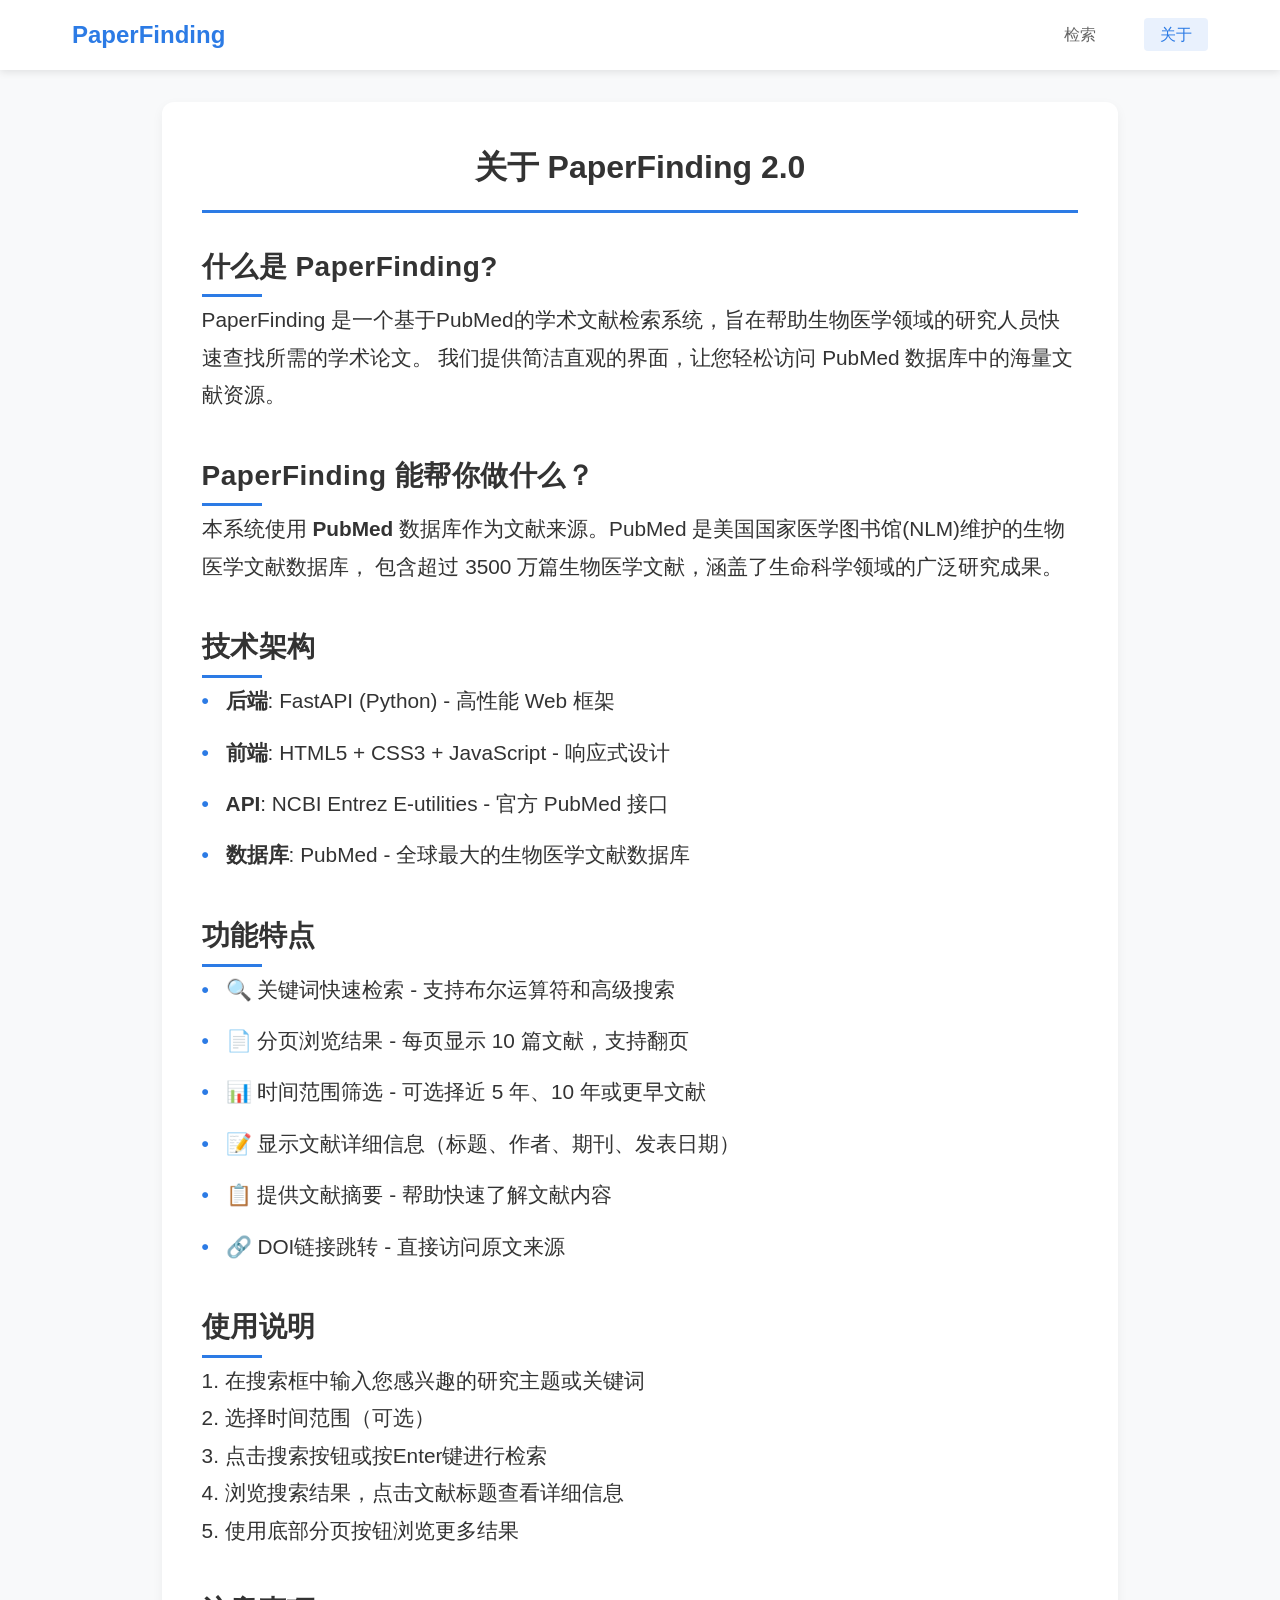
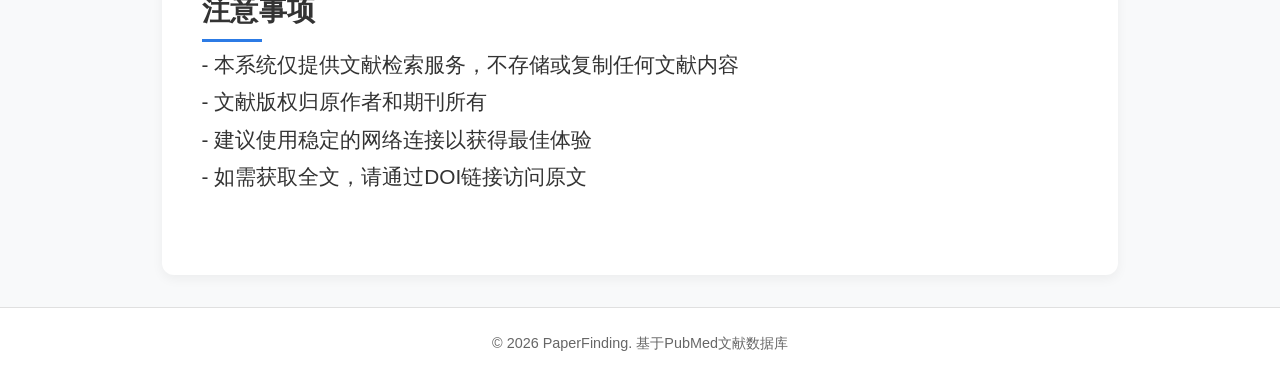
==== templates/about.html @ 85503e80 "修改了about页面的内容" ====
<!DOCTYPE html>
<html lang="zh-CN">
<head>
    <meta charset="UTF-8">
    <meta name="viewport" content="width=device-width, initial-scale=1.0">
    <title>关于 - PaperFinding</title>
    <link rel="stylesheet" href="/static/css/style.css">
</head>
<body>
    <nav class="navbar">
        <div class="nav-container">
            <a href="/" class="logo">PaperFinding</a>
            <ul class="nav-menu">
                <li><a href="/">检索</a></li>
                <li><a href="/about" class="active">关于</a></li>
            </ul>
        </div>
    </nav>

    <main class="main-content about-page">
        <section class="about-section">
            <h1 class="about-title">关于 PaperFinding 2.0</h1>
            
            <div class="about-section-item">
                <h2 class="section-title">什么是 PaperFinding?</h2>
                <p class="section-content">
                    PaperFinding 是一个基于PubMed的学术文献检索系统，旨在帮助生物医学领域的研究人员快速查找所需的学术论文。
                    我们提供简洁直观的界面，让您轻松访问 PubMed 数据库中的海量文献资源。
                </p>
            </div>
            
            <div class="about-section-item">
                <h2 class="section-title">PaperFinding 能帮你做什么？</h2>
                <p class="section-content">
                    本系统使用 <strong>PubMed</strong> 数据库作为文献来源。PubMed 是美国国家医学图书馆(NLM)维护的生物医学文献数据库，
                    包含超过 3500 万篇生物医学文献，涵盖了生命科学领域的广泛研究成果。
                </p>
            </div>
            
            <div class="about-section-item">
                <h2 class="section-title">技术架构</h2>
                <div class="section-content">
                    <ul class="tech-list">
                        <li><strong>后端</strong>: FastAPI (Python) - 高性能 Web 框架</li>
                        <li><strong>前端</strong>: HTML5 + CSS3 + JavaScript - 响应式设计</li>
                        <li><strong>API</strong>: NCBI Entrez E-utilities - 官方 PubMed 接口</li>
                        <li><strong>数据库</strong>: PubMed - 全球最大的生物医学文献数据库</li>
                    </ul>
                </div>
            </div>
            
            <div class="about-section-item">
                <h2 class="section-title">功能特点</h2>
                <div class="section-content">
                    <ul class="feature-list">
                        <li>🔍 关键词快速检索 - 支持布尔运算符和高级搜索</li>
                        <li>📄 分页浏览结果 - 每页显示 10 篇文献，支持翻页</li>
                        <li>📊 时间范围筛选 - 可选择近 5 年、10 年或更早文献</li>
                        <li>📝 显示文献详细信息（标题、作者、期刊、发表日期）</li>
                        <li>📋 提供文献摘要 - 帮助快速了解文献内容</li>
                        <li>🔗 DOI链接跳转 - 直接访问原文来源</li>
                    </ul>
                </div>
            </div>
            
            <div class="about-section-item">
                <h2 class="section-title">使用说明</h2>
                <div class="section-content">
                    1. 在搜索框中输入您感兴趣的研究主题或关键词<br/>
                    2. 选择时间范围（可选）<br/>
                    3. 点击搜索按钮或按Enter键进行检索<br/>
                    4. 浏览搜索结果，点击文献标题查看详细信息<br/>
                    5. 使用底部分页按钮浏览更多结果<br/>
                </div>
            </div>
            
            <div class="about-section-item">
                <h2 class="section-title">注意事项</h2>
                <p class="section-content">
                    - 本系统仅提供文献检索服务，不存储或复制任何文献内容<br/>
                    - 文献版权归原作者和期刊所有<br/>
                    - 建议使用稳定的网络连接以获得最佳体验<br/>
                    - 如需获取全文，请通过DOI链接访问原文<br/>
                </p>
            </div>
        </section>
    </main>

    <footer class="footer">
        <p>&copy; 2026 PaperFinding. 基于PubMed文献数据库</p>
    </footer>
</body>
</html>
---- static/css/style.css ----
:root {
    --primary-color: #2c7be5;
    --primary-dark: #1a68d1;
    --secondary-color: #6c757d;
    --background-color: #f8f9fa;
    --card-background: #ffffff;
    --text-primary: #333333;
    --text-secondary: #666666;
    --border-color: #e0e0e0;
    --shadow: 0 2px 8px rgba(0, 0, 0, 0.1);
    --shadow-hover: 0 4px 16px rgba(0, 0, 0, 0.15);
}

* {
    margin: 0;
    padding: 0;
    box-sizing: border-box;
}

body {
    font-family: -apple-system, BlinkMacSystemFont, "Segoe UI", Roboto, "Helvetica Neue", Arial, sans-serif;
    background-color: var(--background-color);
    color: var(--text-primary);
    line-height: 1.6;
    min-height: 100vh;
    display: flex;
    flex-direction: column;
}

.navbar {
    background-color: var(--card-background);
    box-shadow: var(--shadow);
    position: sticky;
    top: 0;
    z-index: 1000;
}

.nav-container {
    max-width: 1200px;
    margin: 0 auto;
    padding: 1rem 2rem;
    display: flex;
    justify-content: space-between;
    align-items: center;
}

.logo {
    font-size: 1.5rem;
    font-weight: 700;
    color: var(--primary-color);
    text-decoration: none;
}

.nav-menu {
    list-style: none;
    display: flex;
    gap: 2rem;
}

.nav-menu a {
    text-decoration: none;
    color: var(--text-secondary);
    font-weight: 500;
    transition: color 0.3s;
    padding: 0.5rem 1rem;
    border-radius: 4px;
}

.nav-menu a:hover,
.nav-menu a.active {
    color: var(--primary-color);
    background-color: rgba(44, 123, 229, 0.1);
}

.main-content {
    flex: 1;
    max-width: 1200px;
    width: 100%;
    margin: 0 auto;
    padding: 2rem;
}

.search-section {
    text-align: center;
    padding: 4rem 0;
}

.search-container h1 {
    font-size: 2.5rem;
    margin-bottom: 0.5rem;
    color: var(--text-primary);
}

.subtitle {
    color: var(--text-secondary);
    font-size: 1.1rem;
    margin-bottom: 2rem;
}

.search-box {
    display: flex;
    max-width: 600px;
    margin: 0 auto;
    gap: 0.5rem;
}

.search-box input {
    flex: 1;
    padding: 1rem 1.5rem;
    font-size: 1rem;
    border: 2px solid var(--border-color);
    border-radius: 8px;
    outline: none;
    transition: border-color 0.3s, box-shadow 0.3s;
}

.search-box input:focus {
    border-color: var(--primary-color);
    box-shadow: 0 0 0 4px rgba(44, 123, 229, 0.1);
}

.search-box button {
    padding: 1rem 2rem;
    font-size: 1rem;
    font-weight: 600;
    background-color: var(--primary-color);
    color: white;
    border: none;
    border-radius: 8px;
    cursor: pointer;
    transition: background-color 0.3s, transform 0.1s;
}

.search-box button:hover {
    background-color: var(--primary-dark);
}

.search-box button:active {
    transform: scale(0.98);
}

.results-section {
    margin-top: 2rem;
}

.results-header {
    display: flex;
    justify-content: space-between;
    align-items: center;
    margin-bottom: 1.5rem;
}

.results-header h2 {
    font-size: 1.5rem;
}

#resultCount {
    color: var(--text-secondary);
    font-size: 0.95rem;
}

.loading {
    text-align: center;
    padding: 3rem;
}

.spinner {
    width: 50px;
    height: 50px;
    border: 4px solid var(--border-color);
    border-top-color: var(--primary-color);
    border-radius: 50%;
    margin: 0 auto 1rem;
    animation: spin 1s linear infinite;
}

@keyframes spin {
    to { transform: rotate(360deg); }
}

.results-list {
    display: flex;
    flex-direction: column;
    gap: 1rem;
}

.article-card {
    background-color: var(--card-background);
    border-radius: 12px;
    padding: 1.5rem;
    box-shadow: var(--shadow);
    transition: box-shadow 0.3s, transform 0.2s;
    margin-bottom: 1.5rem;
}

.article-card:hover {
    box-shadow: var(--shadow-hover);
    transform: translateY(-2px);
}

.article-title {
    font-size: 1.1rem;
    font-weight: 600;
    color: var(--primary-color);
    margin-bottom: 0.75rem;
    cursor: pointer;
    text-decoration: none;
    display: block;
}

.article-title:hover {
    text-decoration: underline;
}

.article-meta {
    display: flex;
    flex-wrap: wrap;
    gap: 1rem;
    font-size: 0.9rem;
    color: var(--text-secondary);
    margin-bottom: 0.75rem;
}

.article-meta span {
    display: flex;
    align-items: center;
}

.article-abstract {
    font-size: 0.95rem;
    color: var(--text-secondary);
    line-height: 1.7;
    max-height: 4.5em;
    overflow: hidden;
    text-overflow: ellipsis;
    display: -webkit-box;
    -webkit-line-clamp: 3;
    -webkit-box-orient: vertical;
}

.article-abstract.expanded {
    max-height: none;
    -webkit-line-clamp: unset;
}

.read-more {
    color: var(--primary-color);
    cursor: pointer;
    font-size: 0.9rem;
    margin-top: 0.5rem;
    display: inline-block;
}

.article-footer {
    margin-top: 1rem;
    padding-top: 1rem;
    border-top: 1px solid var(--border-color);
    display: flex;
    justify-content: space-between;
    align-items: center;
}

.pmid {
    font-size: 0.85rem;
    color: var(--text-secondary);
}

.pmid-link {
    font-size: 0.85rem;
    color: var(--text-secondary);
    text-decoration: none;
}

.pmid-link:hover {
    color: var(--primary-color);
}

.doi-link {
    color: var(--primary-color);
    text-decoration: none;
    font-size: 0.9rem;
}

.doi-link:hover {
    text-decoration: underline;
}

.pagination {
    display: flex;
    justify-content: center;
    gap: 0.5rem;
    margin-top: 2rem;
}

.pagination button {
    padding: 0.5rem 1rem;
    border: 1px solid var(--border-color);
    background-color: var(--card-background);
    border-radius: 6px;
    cursor: pointer;
    transition: all 0.3s;
}

.pagination button:hover:not(:disabled) {
    background-color: var(--primary-color);
    color: white;
    border-color: var(--primary-color);
}

.pagination button:disabled {
    opacity: 0.5;
    cursor: not-allowed;
}

.pagination button.active {
    background-color: var(--primary-color);
    color: white;
    border-color: var(--primary-color);
}

.pagination .page-info {
    padding: 0.5rem 1rem;
    color: var(--text-secondary);
}

/* About Page Styles */
.about-page {
    max-width: 1200px;
    margin: 0 auto;
    padding: 2rem;
}

.about-section {
    background-color: white;
    border-radius: 12px;
    padding: 2.5rem;
    box-shadow: 0 4px 12px rgba(0, 0, 0, 0.05);
    width: 130%;
    margin-left: -15%;
}

.about-title {
    font-size: 2.5rem;
    font-weight: 700;
    color: var(--text-primary);
    margin-bottom: 2.5rem;
    text-align: center;
    border-bottom: 3px solid var(--primary-color);
    padding-bottom: 1rem;
}

.about-section-item {
    margin-bottom: 2.5rem;
}

.section-title {
    font-size: 1.75rem;
    font-weight: 800;
    color: var(--text-primary);
    margin-bottom: 0.75rem;
    /* text-transform: uppercase; */
    position: relative;
    letter-spacing: 0.5px;
}

.section-title::after {
    content: '';
    width: 60px;
    height: 3px;
    background-color: var(--primary-color);
    position: absolute;
    bottom: -0.5rem;
    left: 0;
}

.section-content {
    font-size: 1.3rem;
    line-height: 1.8;
    color: var(--text-primary);
}

.tech-list, .feature-list, .usage-list {
    list-style: none;
    padding: 0;
    margin: 0;
}

.tech-list li, .feature-list li, .usage-list li {
    margin-bottom: 0.875rem;
    padding-left: 1.5rem;
    position: relative;
}

.tech-list li::before, .feature-list li::before {
    content: '•';
    color: var(--primary-color);
    font-weight: bold;
    position: absolute;
    left: 0;
    margin-right: 0.5rem;
}

.usage-list li {
    counter-increment: step-counter;
}

.usage-list li::before {
    content: counter(step-counter);
    color: white;
    background-color: var(--primary-color);
    width: 1.5rem;
    height: 1.5rem;
    border-radius: 50%;
    display: inline-flex;
    align-items: center;
    justify-content: center;
    font-size: 0.875rem;
    font-weight: 600;
    position: absolute;
    left: 0;
    margin-right: 0.5rem;
}

.no-results {
    text-align: center;
    padding: 4rem;
    color: var(--text-secondary);
    font-size: 1.1rem;
}

.about-page {
    max-width: 800px;
}

.about-section h1 {
    font-size: 2rem;
    margin-bottom: 2rem;
    text-align: center;
}

.about-content {
    display: flex;
    flex-direction: column;
    gap: 1.5rem;
}

.about-card {
    background-color: var(--card-background);
    border-radius: 12px;
    padding: 1.5rem;
    box-shadow: var(--shadow);
}

.about-card h2 {
    font-size: 1.2rem;
    margin-bottom: 1rem;
    color: var(--primary-color);
}

.about-card p {
    color: var(--text-secondary);
    line-height: 1.7;
}

.about-card ul,
.about-card ol {
    margin-left: 1.5rem;
    color: var(--text-secondary);
    line-height: 1.8;
}

.about-card li {
    margin-bottom: 0.5rem;
}

.footer {
    background-color: var(--card-background);
    text-align: center;
    padding: 1.5rem;
    margin-top: auto;
    border-top: 1px solid var(--border-color);
    color: var(--text-secondary);
    font-size: 0.9rem;
}

.back-link {
    display: inline-block;
    color: var(--primary-color);
    text-decoration: none;
    margin-bottom: 1.5rem;
    font-weight: 500;
}

.back-link:hover {
    text-decoration: underline;
}

.article-detail-page {
    max-width: 900px;
}

.article-detail {
    background-color: var(--card-background);
    border-radius: 12px;
    padding: 2rem;
    box-shadow: var(--shadow);
}

.detail-title {
    font-size: 1.5rem;
    color: var(--text-primary);
    margin-bottom: 1.5rem;
    line-height: 1.4;
}

.detail-meta {
    display: grid;
    gap: 0.75rem;
    margin-bottom: 2rem;
    padding-bottom: 1.5rem;
    border-bottom: 1px solid var(--border-color);
}

.meta-item {
    font-size: 0.95rem;
}

.meta-item strong {
    color: var(--text-primary);
    margin-right: 0.5rem;
}

.meta-item span {
    color: var(--text-secondary);
}

.detail-section {
    margin-top: 1.5rem;
}

.detail-section h2 {
    font-size: 1.2rem;
    color: var(--primary-color);
    margin-bottom: 1rem;
}

.detail-abstract {
    font-size: 1rem;
    line-height: 1.8;
    color: var(--text-secondary);
    text-align: justify;
}

.detail-abstract.no-abstract {
    font-style: italic;
    color: var(--text-secondary);
    opacity: 0.7;
}

.error-message {
    text-align: center;
    padding: 3rem;
    color: #dc3545;
    background-color: var(--card-background);
    border-radius: 12px;
    box-shadow: var(--shadow);
}

.about-card p {
    color: var(--text-secondary);
    line-height: 1.7;
}

.about-card ul,
.about-card ol {
    margin-left: 1.5rem;
    color: var(--text-secondary);
    line-height: 1.8;
}

.about-card li {
    margin-bottom: 0.5rem;
}

.footer {
    background-color: var(--card-background);
    text-align: center;
    padding: 1.5rem;
    margin-top: auto;
    border-top: 1px solid var(--border-color);
    color: var(--text-secondary);
    font-size: 0.9rem;
}

@media (max-width: 768px) {
    .nav-container {
        flex-direction: column;
        gap: 1rem;
    }
    
    .nav-menu {
        gap: 1rem;
    }
    
    .search-container h1 {
        font-size: 1.8rem;
    }
    
    .search-box {
        flex-direction: column;
    }
    
    .search-box button {
        width: 100%;
    }
    
    .article-meta {
        flex-direction: column;
        gap: 0.5rem;
    }
    
    .results-header {
        flex-direction: column;
        align-items: flex-start;
        gap: 0.5rem;
    }
}
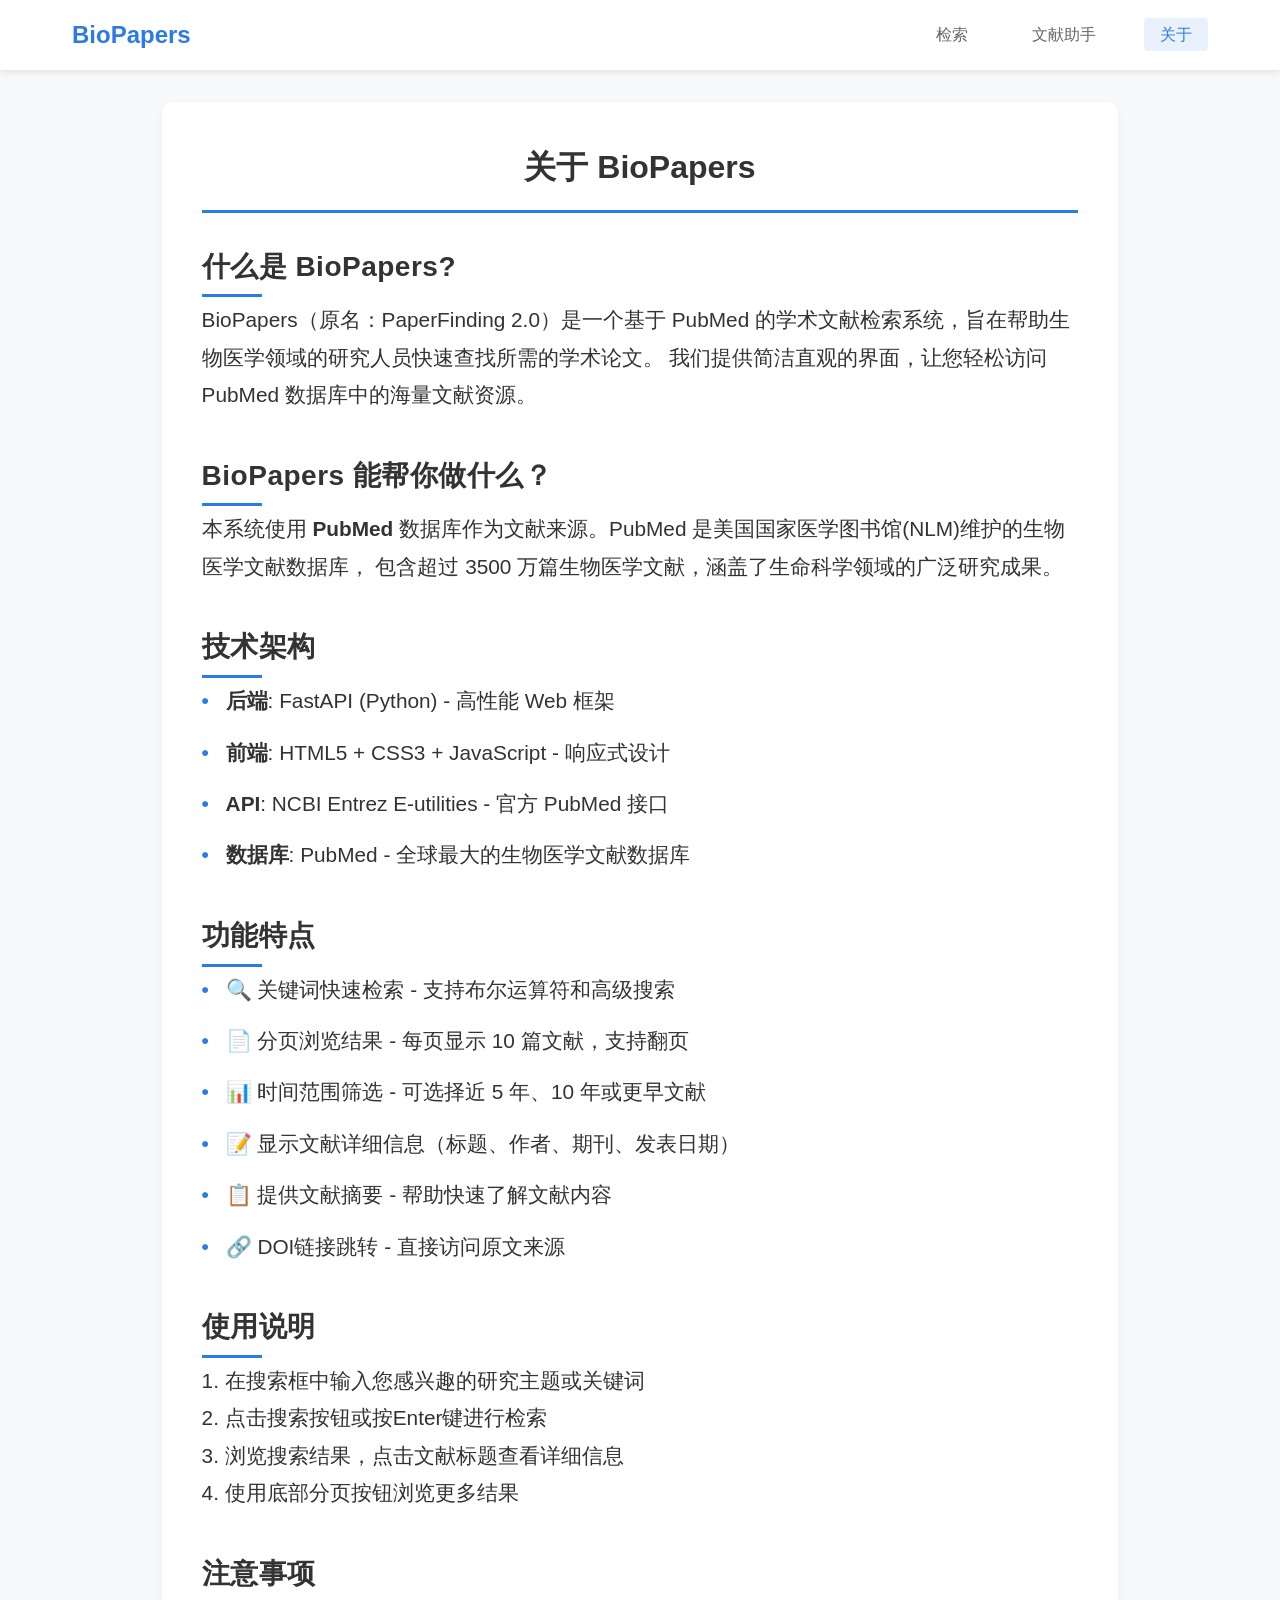
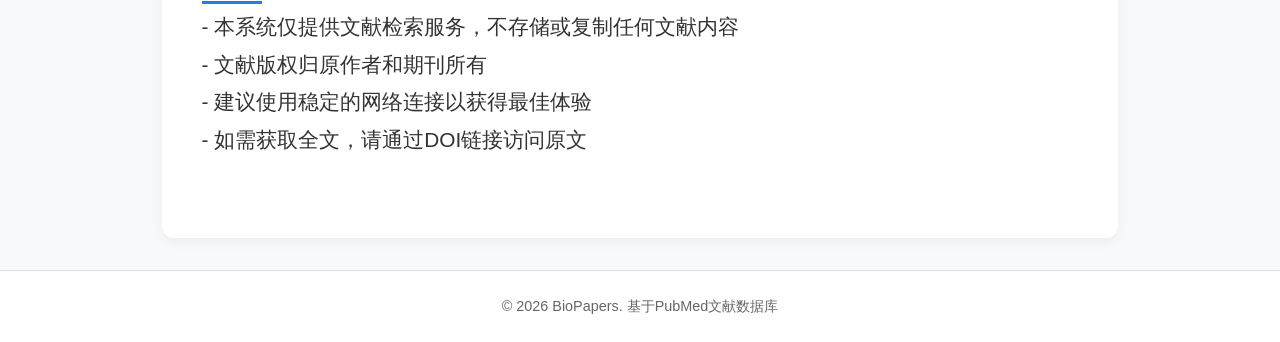
==== commit a6b2669e: "完善about页面" ====
--- a/templates/about.html
+++ b/templates/about.html
@@ -3,15 +3,16 @@
 <head>
     <meta charset="UTF-8">
     <meta name="viewport" content="width=device-width, initial-scale=1.0">
-    <title>关于 - PaperFinding</title>
+    <title>关于 - BioPapers</title>
     <link rel="stylesheet" href="/static/css/style.css">
 </head>
 <body>
     <nav class="navbar">
         <div class="nav-container">
-            <a href="/" class="logo">PaperFinding</a>
+            <a href="/" class="logo">BioPapers</a>
             <ul class="nav-menu">
                 <li><a href="/">检索</a></li>
+                <li><a href="/assistant">文献助手</a></li>
                 <li><a href="/about" class="active">关于</a></li>
             </ul>
         </div>
@@ -19,18 +20,18 @@
 
     <main class="main-content about-page">
         <section class="about-section">
-            <h1 class="about-title">关于 PaperFinding 2.0</h1>
+            <h1 class="about-title">关于 BioPapers</h1>
             
             <div class="about-section-item">
-                <h2 class="section-title">什么是 PaperFinding?</h2>
+                <h2 class="section-title">什么是 BioPapers?</h2>
                 <p class="section-content">
-                    PaperFinding 是一个基于PubMed的学术文献检索系统，旨在帮助生物医学领域的研究人员快速查找所需的学术论文。
+                    BioPapers（原名：PaperFinding 2.0）是一个基于 PubMed 的学术文献检索系统，旨在帮助生物医学领域的研究人员快速查找所需的学术论文。
                     我们提供简洁直观的界面，让您轻松访问 PubMed 数据库中的海量文献资源。
                 </p>
             </div>
             
             <div class="about-section-item">
-                <h2 class="section-title">PaperFinding 能帮你做什么？</h2>
+                <h2 class="section-title">BioPapers 能帮你做什么？</h2>
                 <p class="section-content">
                     本系统使用 <strong>PubMed</strong> 数据库作为文献来源。PubMed 是美国国家医学图书馆(NLM)维护的生物医学文献数据库，
                     包含超过 3500 万篇生物医学文献，涵盖了生命科学领域的广泛研究成果。
@@ -67,10 +68,9 @@
                 <h2 class="section-title">使用说明</h2>
                 <div class="section-content">
                     1. 在搜索框中输入您感兴趣的研究主题或关键词<br/>
-                    2. 选择时间范围（可选）<br/>
-                    3. 点击搜索按钮或按Enter键进行检索<br/>
-                    4. 浏览搜索结果，点击文献标题查看详细信息<br/>
-                    5. 使用底部分页按钮浏览更多结果<br/>
+                    2. 点击搜索按钮或按Enter键进行检索<br/>
+                    3. 浏览搜索结果，点击文献标题查看详细信息<br/>
+                    4. 使用底部分页按钮浏览更多结果<br/>
                 </div>
             </div>
             
@@ -87,7 +87,7 @@
     </main>
 
     <footer class="footer">
-        <p>&copy; 2026 PaperFinding. 基于PubMed文献数据库</p>
+        <p>&copy; 2026 BioPapers. 基于PubMed文献数据库</p>
     </footer>
 </body>
 </html>
--- a/static/css/style.css
+++ b/static/css/style.css
@@ -353,7 +353,7 @@
     margin-bottom: 2.5rem;
 }
 
-.section-title {
+.about-section-item .section-title {
     font-size: 1.75rem;
     font-weight: 800;
     color: var(--text-primary);
@@ -377,6 +377,16 @@
     font-size: 1.3rem;
     line-height: 1.8;
     color: var(--text-primary);
+}
+
+.assistant-section-title{
+    font-size: 1.25rem;
+    font-weight: 800;
+    color: var(--text-primary);
+    margin-bottom: 0.75rem;
+    /* text-transform: uppercase; */
+    position: relative;
+    letter-spacing: 0.5px;
 }
 
 .tech-list, .feature-list, .usage-list {
@@ -417,8 +427,349 @@
     font-size: 0.875rem;
     font-weight: 600;
     position: absolute;
+    left: -2.5rem;
+    margin-right: 0.5rem;
+}
+
+/* Assistant Page Styles */
+.assistant-page {
+    max-width: 1600px;
+    margin: 0 auto;
+    padding: 1.5rem 2rem;
+    height: 80vh;
+    min-height: 600px;
+    box-sizing: border-box;
+}
+
+.assistant-section {
+    background-color: white;
+    border-radius: 12px;
+    padding: 0;
+    box-shadow: 0 4px 12px rgba(0, 0, 0, 0.05);
+    overflow: hidden;
+    height: 100%;
+    display: flex;
+    flex-direction: column;
+}
+
+.assistant-title {
+    font-size: 2.5rem;
+    font-weight: 700;
+    color: var(--text-primary);
+    text-align: center;
+    border-bottom: 1px solid var(--border-color);
+    padding: 1.5rem;
+    margin: 0;
+}
+
+.assistant-container {
+    display: flex !important;
+    gap: 1.5rem;
+    /* height: calc(100% - 120px); */
+    height: 800px;
+    padding: 1.5rem;
+    flex-direction: row !important;
+    flex-wrap: nowrap;
+    align-items: stretch;
+    width: 100%;
+    overflow: hidden;
+    box-sizing: border-box;
+}
+
+.input-section {
+    width: 35%;
+    min-width: 380px;
+    max-width: 450px;
+    background-color: #ffffff;
+    padding: 1.5rem;
+    border-radius: 12px;
+    border: 1px solid var(--border-color);
+    display: flex;
+    flex-direction: column;
+    box-shadow: 0 2px 8px rgba(0, 0, 0, 0.05);
+    height: 100%;
+    overflow: hidden;
+}
+
+.response-section {
+    flex: 1;
+    background-color: #ffffff;
+    padding: 0;
+    border-radius: 12px;
+    border: 1px solid var(--border-color);
+    display: flex;
+    flex-direction: column;
+    box-shadow: 0 2px 8px rgba(0, 0, 0, 0.05);
+    overflow: hidden;
+    min-width: 600px;
+    height: 100%;
+}
+
+.input-options {
+    flex: 1;
+    display: flex;
+    flex-direction: column;
+    gap: 1.5rem;
+    margin-bottom: 1.5rem;
+    overflow-y: auto;
+}
+
+.input-option {
+    display: flex;
+    flex-direction: column;
+}
+
+.input-option h3 {
+    font-size: 1rem;
+    font-weight: 600;
+    color: var(--text-primary);
+    margin-bottom: 0.75rem;
+    padding-bottom: 0.5rem;
+    border-bottom: 1px solid var(--border-color);
+}
+
+#textInput {
+    flex: 1;
+    width: 100%;
+    min-height: 200px; /* 加高输入框，提升体验 */
+    padding: 1rem;
+    border: 2px solid var(--border-color);
+    border-radius: 8px;
+    resize: vertical; /* 允许垂直拉伸 */
+    font-family: inherit;
+    font-size: 0.95rem;
+    transition: border-color 0.3s;
+}
+
+#textInput:focus {
+    border-color: var(--primary-color);
+    outline: none;
+}
+
+.file-upload {
+    position: relative;
+    min-height: 180px; /* 加高上传区域 */
+}
+
+#pdfUpload {
+    position: absolute;
+    top: 0;
     left: 0;
-    margin-right: 0.5rem;
+    width: 100%;
+    height: 100%;
+    opacity: 0;
+    cursor: pointer;
+    z-index: 2;
+}
+
+.upload-label {
+    display: flex;
+    align-items: center;
+    justify-content: center;
+    height: 100%;
+    border: 2px dashed var(--border-color);
+    border-radius: 8px;
+    background-color: white;
+    cursor: pointer;
+    transition: all 0.3s;
+    flex-direction: column;
+    padding: 2rem;
+}
+
+.upload-label:hover {
+    border-color: var(--primary-color);
+    background-color: rgba(44, 123, 229, 0.05);
+}
+
+.upload-icon {
+    font-size: 3rem;
+    margin-bottom: 1rem;
+}
+
+.upload-text {
+    text-align: center;
+}
+
+.file-info {
+    margin-top: 1rem;
+    font-size: 0.9rem;
+    color: var(--text-secondary);
+}
+
+.action-buttons {
+    display: flex;
+    gap: 1rem;
+    margin-top: auto;
+}
+
+.primary-btn {
+    padding: 0.75rem 1.5rem;
+    font-size: 1rem;
+    font-weight: 600;
+    background-color: var(--primary-color);
+    color: white;
+    border: none;
+    border-radius: 8px;
+    cursor: pointer;
+    transition: background-color 0.3s;
+}
+
+.primary-btn:hover {
+    background-color: var(--primary-dark);
+}
+
+.secondary-btn {
+    padding: 0.75rem 1.5rem;
+    font-size: 1rem;
+    font-weight: 600;
+    background-color: white;
+    color: var(--text-primary);
+    border: 2px solid var(--border-color);
+    border-radius: 8px;
+    cursor: pointer;
+    transition: all 0.3s;
+}
+
+.secondary-btn:hover {
+    border-color: var(--primary-color);
+    color: var(--primary-color);
+}
+
+.chat-container {
+    display: flex;
+    flex-direction: column;
+    flex: 1;
+    flex-basis: 620px;
+    height: 150px;
+    padding: 1.5rem;
+    overflow: hidden;
+    box-sizing: border-box;
+}
+
+/* .section-title {
+    font-size: 1rem;
+    font-weight: 600;
+    color: var(--text-primary);
+    padding-bottom: 1rem;
+    border-bottom: 1px solid var(--border-color);
+    margin-bottom: 1rem;
+} */
+
+#AI-result-text{
+    padding-left: 25px;
+    padding-top: 20px;
+}
+
+.chat-history {
+    flex: 1;
+    overflow-y: auto;
+    margin-bottom: 1rem;
+    padding: 1rem;
+    background-color: #f8f9fa;
+    border-radius: 8px;
+    line-height: 1.8;
+    min-height: 200px;
+    max-height: calc(100% - 80px);
+}
+
+.system-message {
+    background-color: #e3f2fd;
+    padding: 1.2rem;
+    border-radius: 8px;
+    margin-bottom: 1rem;
+    font-size: 0.95rem;
+}
+
+.user-message {
+    background-color: #e8f5e8;
+    padding: 1rem;
+    border-radius: 8px;
+    margin-bottom: 1rem;
+    align-self: flex-end;
+    max-width: 80%;
+    margin-left: auto;
+}
+
+.assistant-message {
+    background-color: white;
+    padding: 1rem;
+    border: 1px solid var(--border-color);
+    border-radius: 8px;
+    margin-bottom: 1rem;
+    max-width: 90%
+}
+
+.loading-message {
+    color: var(--text-secondary);
+    font-style: italic;
+    text-align: center;
+    padding: 1rem;
+}
+
+.chat-input {
+    display: flex;
+    gap: 1rem;
+    margin-top: auto;
+}
+
+#chatInput {
+    flex: 1;
+    padding: 1rem;
+    border: 2px solid var(--border-color);
+    border-radius: 8px;
+    font-size: 1rem;
+}
+
+.send-btn {
+    padding: 1rem 1.5rem;
+    font-size: 1rem;
+    font-weight: 600;
+    background-color: var(--primary-color);
+    color: white;
+    border: none;
+    border-radius: 8px;
+    cursor: pointer;
+    transition: background-color 0.3s;
+}
+
+.send-btn:hover {
+    background-color: var(--primary-dark);
+}
+
+/* 响应式设计 */
+@media (max-width: 1024px) {
+    .assistant-page {
+        height: auto;
+        min-height: 80vh;
+    }
+    
+    .assistant-container {
+        flex-direction: column;
+        height: auto;
+        min-height: 70vh;
+    }
+    
+    .input-section {
+        width: 100%;
+        min-width: auto;
+        max-width: none;
+        height: 400px;
+    }
+    
+    .response-section {
+        min-height: 400px;
+        height: 400px;
+        min-width: auto;
+    }
+    
+    .chat-container {
+        height: 100%;
+    }
+
+    .chat-history {
+        min-height: 150px;
+        max-height: calc(100% - 60px);
+    }
 }
 
 .no-results {
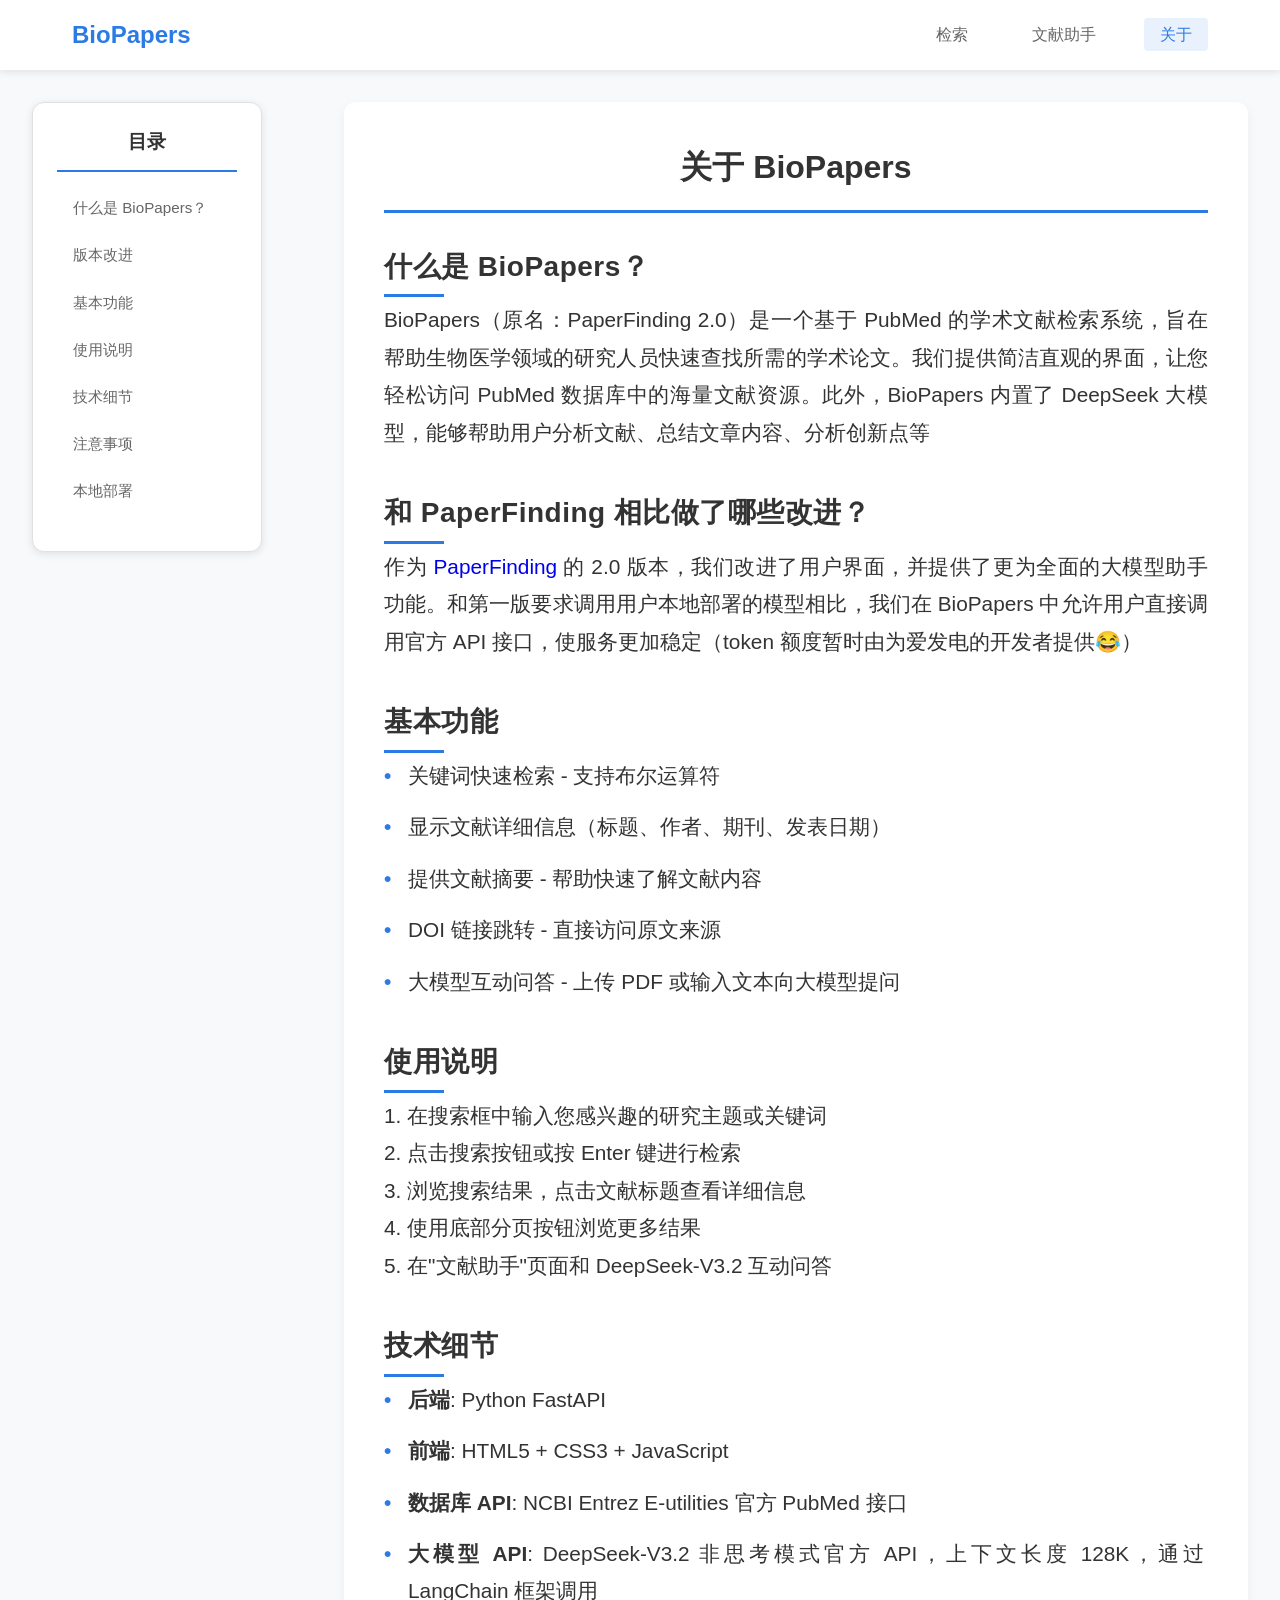
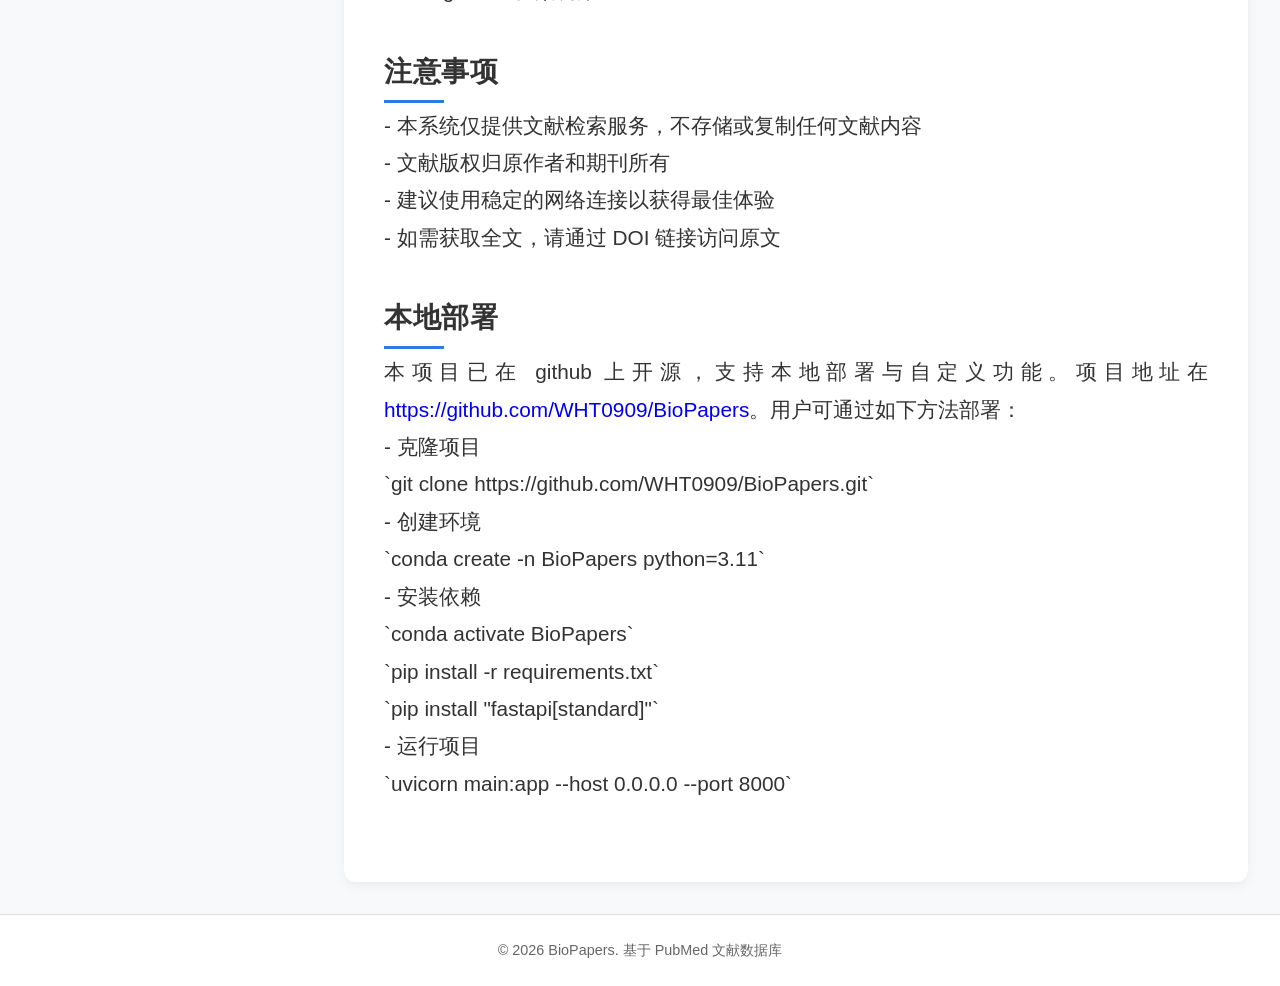
==== commit 9774ad2b: "实现了跟随滚动，还需补充about页面内容" ====
--- a/templates/about.html
+++ b/templates/about.html
@@ -19,75 +19,159 @@
     </nav>
 
     <main class="main-content about-page">
-        <section class="about-section">
-            <h1 class="about-title">关于 BioPapers</h1>
+        <div class="about-container">
+            <aside class="toc-sidebar">
+                <div class="toc-card">
+                    <h3 class="toc-title">目录</h3>
+                    <nav class="toc-nav">
+                        <ul class="toc-list">
+                            <li><a href="#what-is" class="toc-link active">什么是 BioPapers？</a></li>
+                            <li><a href="#comparison" class="toc-link">版本改进</a></li>
+                            <li><a href="#features" class="toc-link">基本功能</a></li>
+                            <li><a href="#usage" class="toc-link">使用说明</a></li>
+                            <li><a href="#tech" class="toc-link">技术细节</a></li>
+                            <li><a href="#notes" class="toc-link">注意事项</a></li>
+                            <li><a href="#deployment" class="toc-link">本地部署</a></li>
+                        </ul>
+                    </nav>
+                </div>
+            </aside>
             
-            <div class="about-section-item">
-                <h2 class="section-title">什么是 BioPapers?</h2>
-                <p class="section-content">
-                    BioPapers（原名：PaperFinding 2.0）是一个基于 PubMed 的学术文献检索系统，旨在帮助生物医学领域的研究人员快速查找所需的学术论文。
-                    我们提供简洁直观的界面，让您轻松访问 PubMed 数据库中的海量文献资源。
-                </p>
-            </div>
-            
-            <div class="about-section-item">
-                <h2 class="section-title">BioPapers 能帮你做什么？</h2>
-                <p class="section-content">
-                    本系统使用 <strong>PubMed</strong> 数据库作为文献来源。PubMed 是美国国家医学图书馆(NLM)维护的生物医学文献数据库，
-                    包含超过 3500 万篇生物医学文献，涵盖了生命科学领域的广泛研究成果。
-                </p>
-            </div>
-            
-            <div class="about-section-item">
-                <h2 class="section-title">技术架构</h2>
-                <div class="section-content">
-                    <ul class="tech-list">
-                        <li><strong>后端</strong>: FastAPI (Python) - 高性能 Web 框架</li>
-                        <li><strong>前端</strong>: HTML5 + CSS3 + JavaScript - 响应式设计</li>
-                        <li><strong>API</strong>: NCBI Entrez E-utilities - 官方 PubMed 接口</li>
-                        <li><strong>数据库</strong>: PubMed - 全球最大的生物医学文献数据库</li>
-                    </ul>
+            <section class="about-section">
+                <h1 class="about-title">关于 BioPapers</h1>
+                
+                <div class="about-section-item" id="what-is">
+                    <h2 class="section-title">什么是 BioPapers？</h2>
+                    <p class="section-content">
+                        BioPapers（原名：PaperFinding 2.0）是一个基于 PubMed 的学术文献检索系统，旨在帮助生物医学领域的研究人员快速查找所需的学术论文。我们提供简洁直观的界面，让您轻松访问 PubMed 数据库中的海量文献资源。此外，BioPapers 内置了 DeepSeek 大模型，能够帮助用户分析文献、总结文章内容、分析创新点等
+                    </p>
                 </div>
-            </div>
-            
-            <div class="about-section-item">
-                <h2 class="section-title">功能特点</h2>
-                <div class="section-content">
-                    <ul class="feature-list">
-                        <li>🔍 关键词快速检索 - 支持布尔运算符和高级搜索</li>
-                        <li>📄 分页浏览结果 - 每页显示 10 篇文献，支持翻页</li>
-                        <li>📊 时间范围筛选 - 可选择近 5 年、10 年或更早文献</li>
-                        <li>📝 显示文献详细信息（标题、作者、期刊、发表日期）</li>
-                        <li>📋 提供文献摘要 - 帮助快速了解文献内容</li>
-                        <li>🔗 DOI链接跳转 - 直接访问原文来源</li>
-                    </ul>
+
+                <div class="about-section-item" id="comparison">
+                    <h2 class="section-title">和 PaperFinding 相比做了哪些改进？</h2>
+                    <p class="section-content">
+                        作为 <a href="https://github.com/WHT0909/PaperFinding" target="_blank" style="text-decoration:none">PaperFinding</a> 的 2.0 版本，我们改进了用户界面，并提供了更为全面的大模型助手功能。和第一版要求调用用户本地部署的模型相比，我们在 BioPapers 中允许用户直接调用官方 API 接口，使服务更加稳定（token 额度暂时由为爱发电的开发者提供😂）
+                    </p>
                 </div>
-            </div>
-            
-            <div class="about-section-item">
-                <h2 class="section-title">使用说明</h2>
-                <div class="section-content">
-                    1. 在搜索框中输入您感兴趣的研究主题或关键词<br/>
-                    2. 点击搜索按钮或按Enter键进行检索<br/>
-                    3. 浏览搜索结果，点击文献标题查看详细信息<br/>
-                    4. 使用底部分页按钮浏览更多结果<br/>
+
+                <div class="about-section-item" id="features">
+                    <h2 class="section-title">基本功能</h2>
+                    <div class="section-content">
+                        <ul class="feature-list">
+                            <li>关键词快速检索 - 支持布尔运算符</li>
+                            <li>显示文献详细信息（标题、作者、期刊、发表日期）</li>
+                            <li>提供文献摘要 - 帮助快速了解文献内容</li>
+                            <li>DOI 链接跳转 - 直接访问原文来源</li>
+                            <li>大模型互动问答 - 上传 PDF 或输入文本向大模型提问</li>
+                        </ul>
+                    </div>
                 </div>
-            </div>
-            
-            <div class="about-section-item">
-                <h2 class="section-title">注意事项</h2>
-                <p class="section-content">
-                    - 本系统仅提供文献检索服务，不存储或复制任何文献内容<br/>
-                    - 文献版权归原作者和期刊所有<br/>
-                    - 建议使用稳定的网络连接以获得最佳体验<br/>
-                    - 如需获取全文，请通过DOI链接访问原文<br/>
-                </p>
-            </div>
-        </section>
+                
+                <div class="about-section-item" id="usage">
+                    <h2 class="section-title">使用说明</h2>
+                    <div class="section-content">
+                        1. 在搜索框中输入您感兴趣的研究主题或关键词<br/>
+                        2. 点击搜索按钮或按 Enter 键进行检索<br/>
+                        3. 浏览搜索结果，点击文献标题查看详细信息<br/>
+                        4. 使用底部分页按钮浏览更多结果<br/>
+                        5. 在"文献助手"页面和 DeepSeek-V3.2 互动问答<br/>
+                    </div>
+                </div>
+
+                <div class="about-section-item" id="tech">
+                    <h2 class="section-title">技术细节</h2>
+                    <div class="section-content">
+                        <ul class="tech-list">
+                            <li><strong>后端</strong>: Python FastAPI</li>
+                            <li><strong>前端</strong>: HTML5 + CSS3 + JavaScript</li>
+                            <li><strong>数据库 API</strong>: NCBI Entrez E-utilities 官方 PubMed 接口</li>
+                            <li><strong>大模型 API</strong>: DeepSeek-V3.2 非思考模式官方 API，上下文长度 128K，通过 LangChain 框架调用</li>
+                        </ul>
+                    </div>
+                </div>
+                
+                <div class="about-section-item" id="notes">
+                    <h2 class="section-title">注意事项</h2>
+                    <p class="section-content">
+                        - 本系统仅提供文献检索服务，不存储或复制任何文献内容<br/>
+                        - 文献版权归原作者和期刊所有<br/>
+                        - 建议使用稳定的网络连接以获得最佳体验<br/>
+                        - 如需获取全文，请通过 DOI 链接访问原文<br/>
+                    </p>
+                </div>
+
+                <div class="about-section-item" id="deployment">
+                    <h2 class="section-title">本地部署</h2>
+                    <p class="section-content">
+                        本项目已在 github 上开源，支持本地部署与自定义功能。项目地址在<a href="https://github.com/WHT0909/BioPapers" target="_blank" style="text-decoration:none">https://github.com/WHT0909/BioPapers</a>。用户可通过如下方法部署：<br/>
+                        - 克隆项目<br/>
+                        `git clone https://github.com/WHT0909/BioPapers.git`<br/>
+                        - 创建环境<br/>
+                        `conda create -n BioPapers python=3.11`<br/>
+                        - 安装依赖<br/>
+                        `conda activate BioPapers`<br/>
+                        `pip install -r requirements.txt`<br/>
+                        `pip install "fastapi[standard]"`<br/>
+                        - 运行项目<br/>
+                        `uvicorn main:app --host 0.0.0.0 --port 8000`<br/>
+                    </p>
+                </div>
+            </section>
+        </div>
     </main>
 
     <footer class="footer">
-        <p>&copy; 2026 BioPapers. 基于PubMed文献数据库</p>
+        <p>&copy; 2026 BioPapers. 基于 PubMed 文献数据库</p>
     </footer>
+    
+    <script>
+        document.addEventListener('DOMContentLoaded', function() {
+            const tocLinks = document.querySelectorAll('.toc-link');
+            const sections = document.querySelectorAll('.about-section-item');
+            const tocSidebar = document.querySelector('.toc-sidebar');
+            
+            function setActiveLink() {
+                let currentSection = '';
+                
+                sections.forEach(section => {
+                    const sectionTop = section.offsetTop - 100;
+                    const sectionHeight = section.offsetHeight;
+                    
+                    if (window.scrollY >= sectionTop && window.scrollY < sectionTop + sectionHeight) {
+                        currentSection = section.getAttribute('id');
+                    }
+                });
+                
+                tocLinks.forEach(link => {
+                    link.classList.remove('active');
+                    if (link.getAttribute('href') === '#' + currentSection) {
+                        link.classList.add('active');
+                    }
+                });
+            }
+            
+            tocLinks.forEach(link => {
+                link.addEventListener('click', function(e) {
+                    e.preventDefault();
+                    const targetId = this.getAttribute('href');
+                    const targetSection = document.querySelector(targetId);
+                    
+                    if (targetSection) {
+                        const offsetTop = targetSection.offsetTop - 80;
+                        window.scrollTo({
+                            top: offsetTop,
+                            behavior: 'smooth'
+                        });
+                    }
+                });
+            });
+            
+            window.addEventListener('scroll', function() {
+                setActiveLink();
+            });
+            
+            setActiveLink();
+        });
+    </script>
 </body>
 </html>
--- a/static/css/style.css
+++ b/static/css/style.css
@@ -82,7 +82,7 @@
 
 .search-section {
     text-align: center;
-    padding: 4rem 0;
+    padding: 4rem 0 0 0;
 }
 
 .search-container h1 {
@@ -157,6 +157,81 @@
 #resultCount {
     color: var(--text-secondary);
     font-size: 0.95rem;
+}
+
+.results-container {
+    display: flex;
+    gap: 2rem;
+    align-items: flex-start;
+}
+
+
+.filter-wrapper {
+    display: flex;
+    flex-direction: column;
+    gap: 2rem;
+    width: 240px;
+    flex-shrink: 0;
+}
+
+.filter-sidebar {
+    width: 200px;
+    height: 230px;
+    flex-shrink: 0;
+    background-color: var(--card-background);
+    border-radius: 12px;
+    padding: 1.5rem;
+    box-shadow: var(--shadow);
+}
+
+.filter-section {
+    margin-bottom: 1.5rem;
+}
+
+.filter-title {
+    font-size: 1rem;
+    font-weight: 600;
+    color: var(--text-primary);
+    margin-bottom: 1rem;
+    padding-bottom: 0.5rem;
+    border-bottom: 2px solid var(--border-color);
+}
+
+.filter-options {
+    display: flex;
+    flex-direction: column;
+    gap: 0.75rem;
+}
+
+.user-option {
+    display: flex;
+    align-items: center;
+    gap: 0.5rem;
+    cursor: pointer;
+    padding: 0rem;
+    border-radius: 6px;
+    transition: background-color 0.2s;
+}
+
+.user-option:hover {
+    background-color: var(--background-color);
+}
+
+.user-option input[type="radio"] {
+    width: 16px;
+    height: 16px;
+    cursor: pointer;
+    accent-color: var(--primary-color);
+}
+
+.user-option span {
+    font-size: 0.95rem;
+    color: var(--text-secondary);
+}
+
+.results-content {
+    flex: 1;
+    min-width: 0;
 }
 
 .loading {
@@ -325,7 +400,7 @@
 
 /* About Page Styles */
 .about-page {
-    max-width: 1200px;
+    max-width: 1400px;
     margin: 0 auto;
     padding: 2rem;
 }
@@ -335,8 +410,6 @@
     border-radius: 12px;
     padding: 2.5rem;
     box-shadow: 0 4px 12px rgba(0, 0, 0, 0.05);
-    width: 130%;
-    margin-left: -15%;
 }
 
 .about-title {
@@ -377,6 +450,7 @@
     font-size: 1.3rem;
     line-height: 1.8;
     color: var(--text-primary);
+    text-align: justify;
 }
 
 .assistant-section-title{
@@ -976,3 +1050,128 @@
         gap: 0.5rem;
     }
 }
+
+/* About Page TOC Sidebar Styles */
+.about-container {
+    display: flex;
+    gap: 2rem;
+    align-items: flex-start;
+    position: relative;
+}
+
+.toc-sidebar {
+    width: 280px;
+    flex-shrink: 0;
+    position: sticky;
+    top: 80px;
+    left: 2rem;
+    transition: transform 0.3s ease-out;
+    z-index: 100;
+}
+
+.toc-card {
+    background-color: var(--card-background);
+    border-radius: 12px;
+    padding: 1.5rem;
+    box-shadow: var(--shadow);
+    border: 1px solid var(--border-color);
+    margin-right: 50px;
+    height: 450px;
+}
+
+.toc-title {
+    font-size: 1.2rem;
+    font-weight: 700;
+    color: var(--text-primary);
+    margin-bottom: 1rem;
+    padding-bottom: 0.75rem;
+    border-bottom: 2px solid var(--primary-color);
+    text-align: center;
+}
+
+.toc-nav {
+    overflow-y: auto;
+    max-height: calc(100vh - 250px);
+}
+
+.toc-list {
+    list-style: none;
+    padding: 0;
+    margin: 0;
+}
+
+.toc-list li {
+    margin-bottom: 0.5rem;
+}
+
+.toc-link {
+    display: block;
+    padding: 0.75rem 1rem;
+    color: var(--text-secondary);
+    text-decoration: none;
+    border-radius: 8px;
+    transition: all 0.3s ease;
+    font-size: 0.95rem;
+    line-height: 1.0;
+}
+
+.toc-link:hover {
+    background-color: rgba(44, 123, 229, 0.1);
+    color: var(--primary-color);
+}
+
+.toc-link.active {
+    background-color: var(--primary-color);
+    color: white;
+    font-weight: 600;
+    box-shadow: 0 2px 8px rgba(44, 123, 229, 0.3);
+}
+
+/* Update about-section to work with TOC layout */
+.about-page {
+    max-width: 1400px;
+}
+
+.about-section {
+    flex: 1;
+    min-width: 0;
+}
+
+/* Responsive design */
+@media (max-width: 1024px) {
+    .about-container {
+        flex-direction: column;
+    }
+    
+    .toc-sidebar {
+        width: 100%;
+        position: static;
+        left: 0;
+        top: 0;
+        margin-bottom: 1rem;
+    }
+    
+    .toc-card {
+        max-height: none;
+    }
+    
+    .toc-nav {
+        max-height: none;
+        overflow-x: auto;
+    }
+    
+    .toc-list {
+        display: flex;
+        gap: 0.5rem;
+        flex-wrap: wrap;
+    }
+    
+    .toc-list li {
+        margin-bottom: 0;
+    }
+    
+    .about-section {
+        width: 100%;
+        margin-left: 0;
+    }
+}
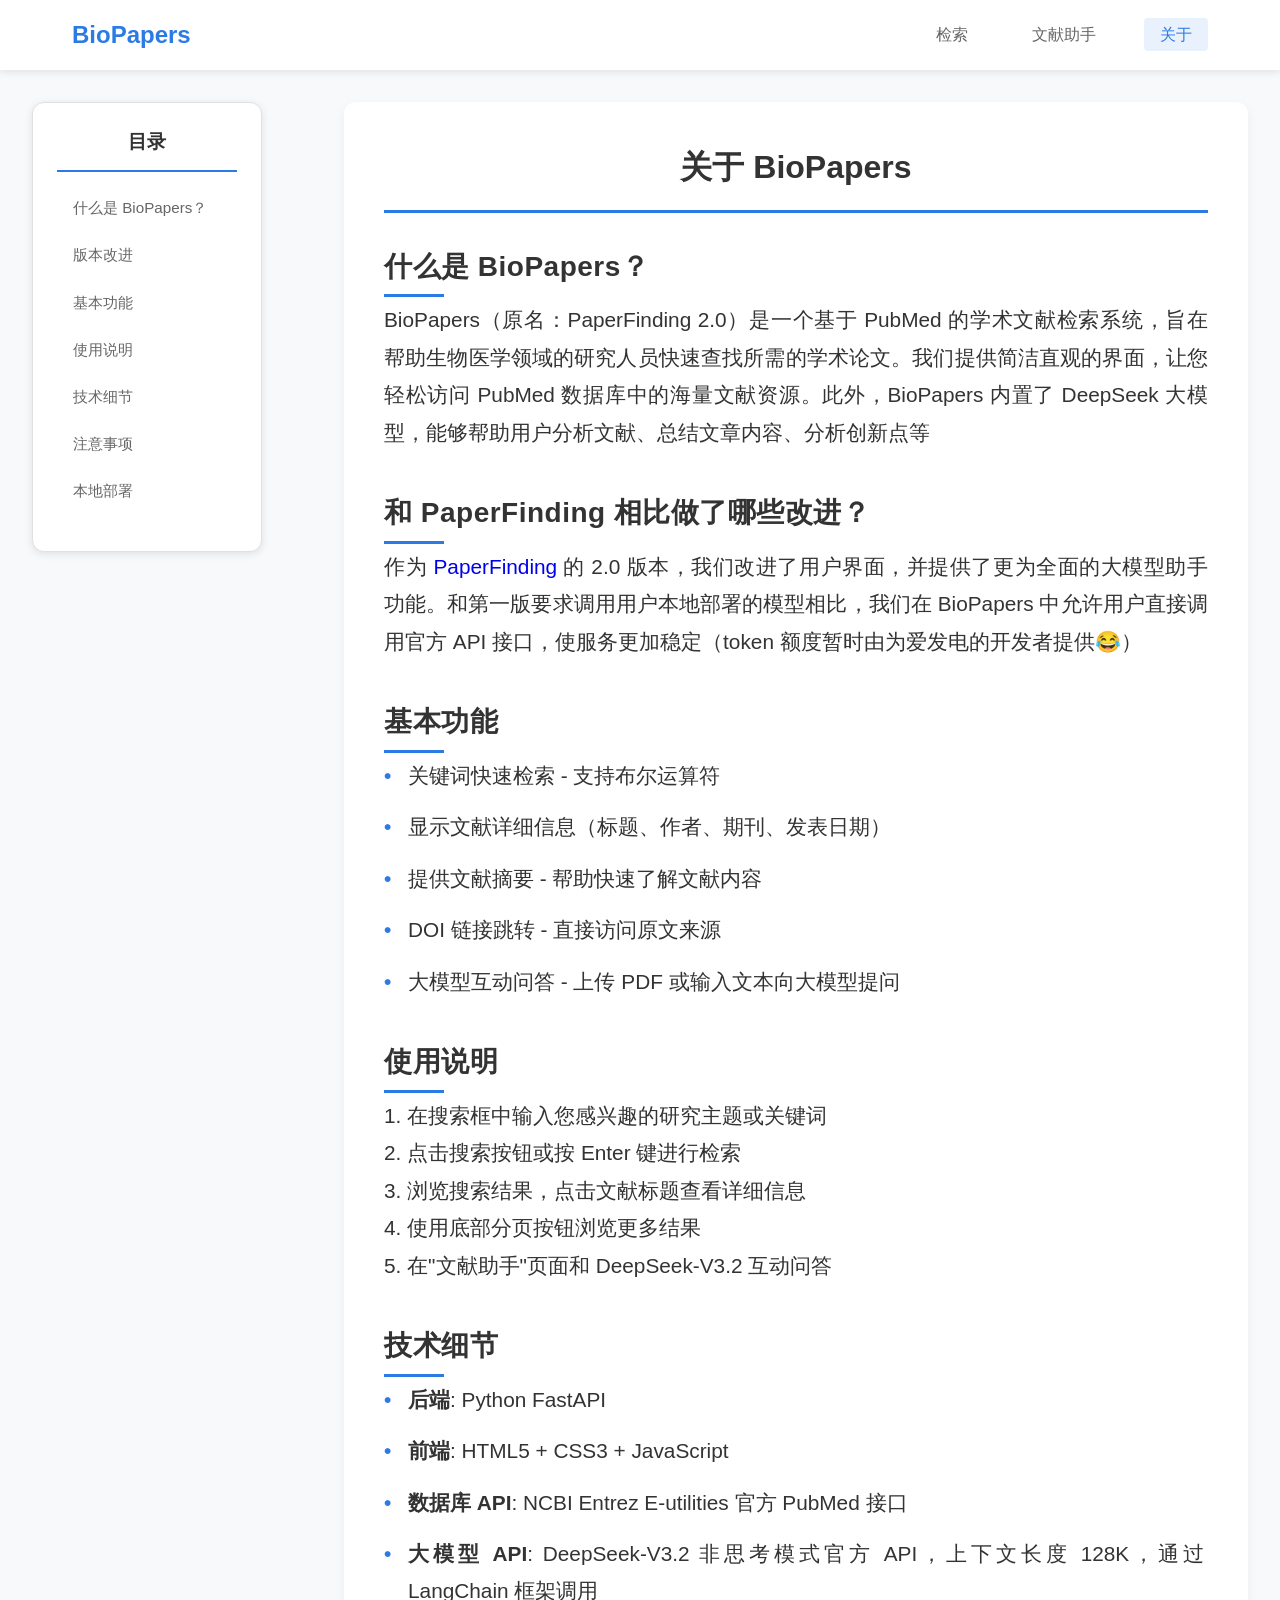
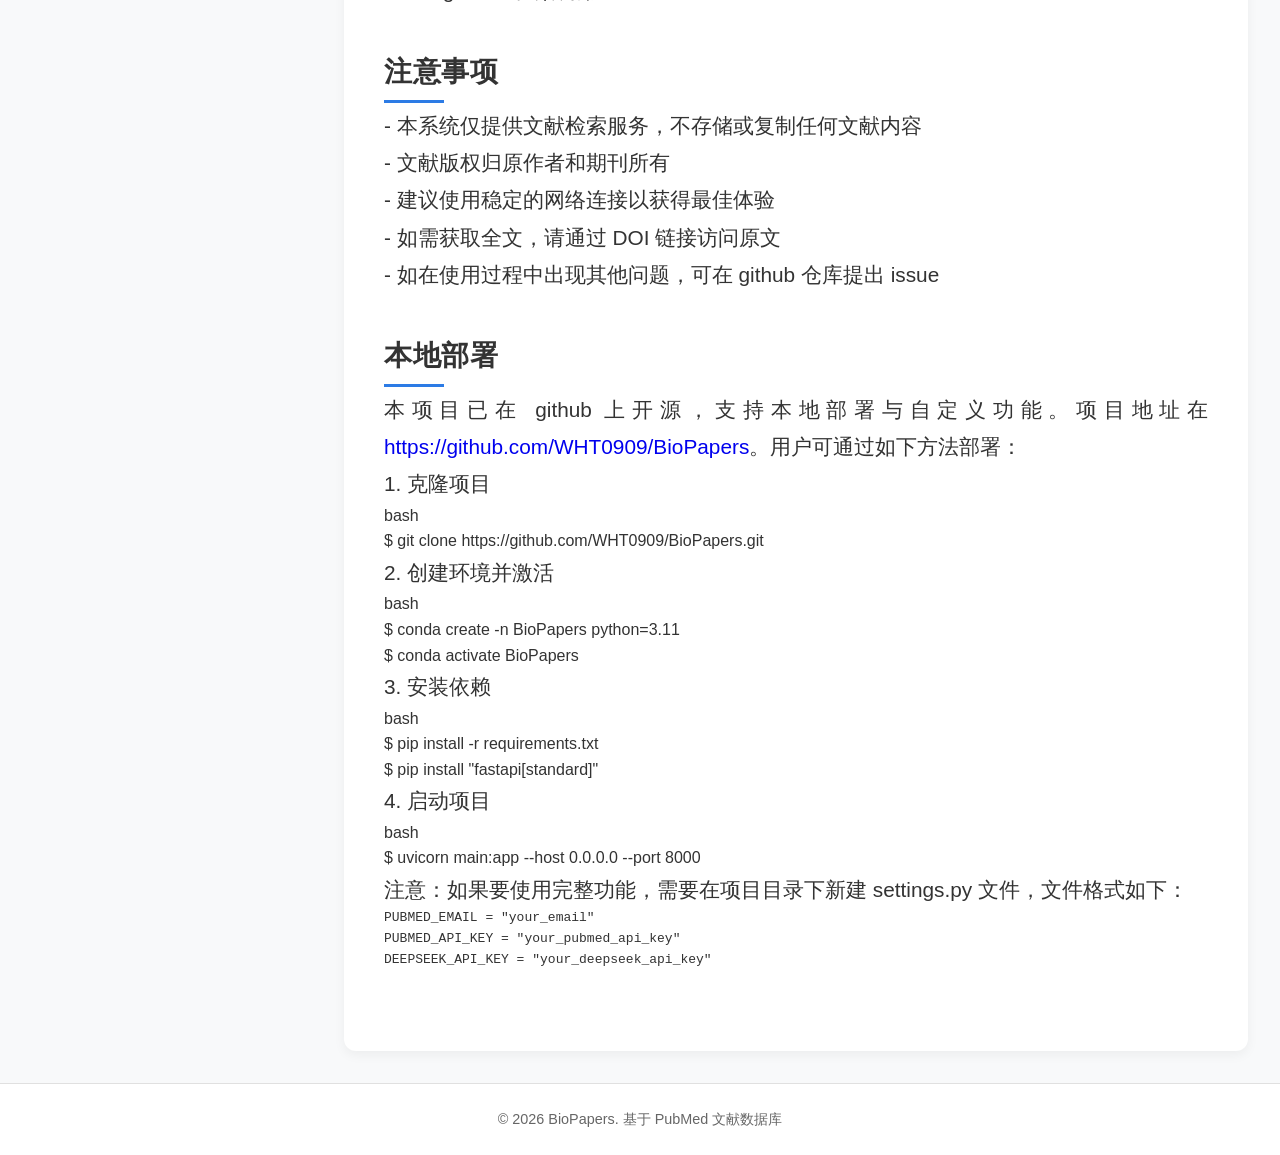
==== commit eee0e2f9: "BioPapers项目基本完成！" ====
--- a/templates/about.html
+++ b/templates/about.html
@@ -97,24 +97,97 @@
                         - 文献版权归原作者和期刊所有<br/>
                         - 建议使用稳定的网络连接以获得最佳体验<br/>
                         - 如需获取全文，请通过 DOI 链接访问原文<br/>
+                        - 如在使用过程中出现其他问题，可在 github 仓库提出 issue<br/>
                     </p>
                 </div>
 
                 <div class="about-section-item" id="deployment">
                     <h2 class="section-title">本地部署</h2>
                     <p class="section-content">
-                        本项目已在 github 上开源，支持本地部署与自定义功能。项目地址在<a href="https://github.com/WHT0909/BioPapers" target="_blank" style="text-decoration:none">https://github.com/WHT0909/BioPapers</a>。用户可通过如下方法部署：<br/>
-                        - 克隆项目<br/>
-                        `git clone https://github.com/WHT0909/BioPapers.git`<br/>
-                        - 创建环境<br/>
-                        `conda create -n BioPapers python=3.11`<br/>
-                        - 安装依赖<br/>
-                        `conda activate BioPapers`<br/>
-                        `pip install -r requirements.txt`<br/>
-                        `pip install "fastapi[standard]"`<br/>
-                        - 运行项目<br/>
-                        `uvicorn main:app --host 0.0.0.0 --port 8000`<br/>
-                    </p>
+                        本项目已在 github 上开源，支持本地部署与自定义功能。项目地址在<a href="https://github.com/WHT0909/BioPapers" target="_blank" style="text-decoration:none">https://github.com/WHT0909/BioPapers</a>。用户可通过如下方法部署：
+                    </p>
+                    <p class="section-content">1. 克隆项目</p>
+                    <div class="bash-terminal">
+                        <div class="terminal-header">
+                            <div class="terminal-buttons">
+                                <span class="button close"></span>
+                                <span class="button minimize"></span>
+                                <span class="button maximize"></span>
+                            </div>
+                            <div class="terminal-title">bash</div>
+                        </div>
+                        <div class="terminal-body">
+                            <div class="command-line">
+                                <span class="prompt">$</span>
+                                <span class="command">git clone https://github.com/WHT0909/BioPapers.git</span>
+                            </div>
+                        </div>
+                    </div>
+                    <p class="section-content">2. 创建环境并激活</p>
+                    <div class="bash-terminal">
+                        <div class="terminal-header">
+                            <div class="terminal-buttons">
+                                <span class="button close"></span>
+                                <span class="button minimize"></span>
+                                <span class="button maximize"></span>
+                            </div>
+                            <div class="terminal-title">bash</div>
+                        </div>
+                        <div class="terminal-body">
+                            <div class="command-line">
+                                <span class="prompt">$</span>
+                                <span class="command">conda create -n BioPapers python=3.11</span>
+                            </div>
+                            <div class="command-line">
+                                <span class="prompt">$</span>
+                                <span class="command">conda activate BioPapers</span>
+                            </div>
+                        </div>
+                    </div>
+                    <p class="section-content">3. 安装依赖</p>
+                    <div class="bash-terminal">
+                        <div class="terminal-header">
+                            <div class="terminal-buttons">
+                                <span class="button close"></span>
+                                <span class="button minimize"></span>
+                                <span class="button maximize"></span>
+                            </div>
+                            <div class="terminal-title">bash</div>
+                        </div>
+                        <div class="terminal-body">
+                            <div class="command-line">
+                                <span class="prompt">$</span>
+                                <span class="command">pip install -r requirements.txt</span>
+                            </div>
+                            <div class="command-line">
+                                <span class="prompt">$</span>
+                                <span class="command">pip install "fastapi[standard]"</span>
+                            </div>
+                        </div>
+                    </div>
+                    <p class="section-content">4. 启动项目</p>
+                    <div class="bash-terminal">
+                        <div class="terminal-header">
+                            <div class="terminal-buttons">
+                                <span class="button close"></span>
+                                <span class="button minimize"></span>
+                                <span class="button maximize"></span>
+                            </div>
+                            <div class="terminal-title">bash</div>
+                        </div>
+                        <div class="terminal-body">
+                            <div class="command-line">
+                                <span class="prompt">$</span>
+                                <span class="command">uvicorn main:app --host 0.0.0.0 --port 8000</span>
+                            </div>
+                        </div>
+                    </div>
+                    <p class="section-content">注意：如果要使用完整功能，需要在项目目录下新建 settings.py 文件，文件格式如下：</p>
+                    <div class="code-block">
+                        <pre><code class="language-python">PUBMED_EMAIL = "your_email"
+PUBMED_API_KEY = "your_pubmed_api_key"
+DEEPSEEK_API_KEY = "your_deepseek_api_key"</code></pre>
+                    </div>
                 </div>
             </section>
         </div>
